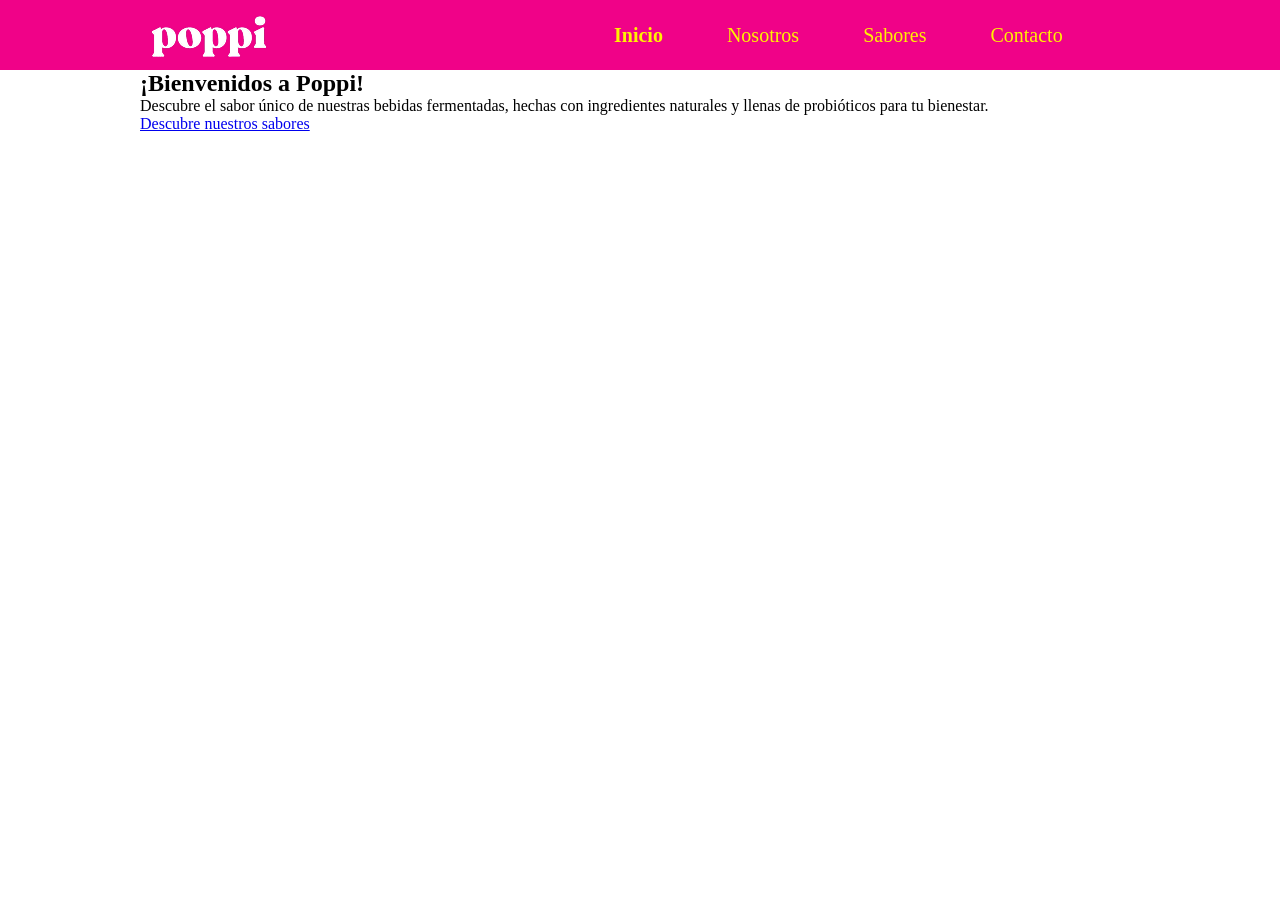
==== index.html @ e7579cd6 "Primer commit" ====
<!DOCTYPE html>
<html lang="en">
<head>
    <meta charset="UTF-8">
    <meta name="viewport" content="width=device-width, initial-scale=1.0">
    <title>Somos Poppi</title>
    <link rel="stylesheet" href="styles.css">
</head>
<body>
    <header class="navBar">
        <div class="ancho alineacionNav">
        <h1 id="logo">
            <a href="/">Poppi</a>
       </h1>
        <nav class="nav">
            <ul>
                 <li><a href="#" class="navActivo">Inicio</a></li>
                <li><a href="pages/nosotros.html">Nosotros</a></li>
                <li><a href="pages/sabores.html">Sabores</a></li>
                <li><a href="pages/contacto.html">Contacto</a></li>
            </ul>
        </nav>
        </div>
    </header>

    <main>
        <section class="hero">
            <div class="ancho heroContenido">
                <h2>¡Bienvenidos a Poppi!</h2>
                <p>Descubre el sabor único de nuestras bebidas fermentadas, hechas con ingredientes naturales y llenas de probióticos para tu bienestar.</p>
                <a href="pages/sabores.html" class="btn">Descubre nuestros sabores</a>
            </div>
        </section>

    
</body>
</html>
---- styles.css ----
* {
    margin: 0;
    padding: 0;
}

.ancho {
    width: 1000px;
    margin: 0 auto;
}

.navBar {
    background-color: #F00288;
    padding: 10px 0;
}

/* .alineacionNav {
    text-align: center;
} */

#logo {
    display: inline-block;
    vertical-align: middle;
    background-image: url('src/Img/Logo.png');
    width: 140px;
    height: 50px;
}

#logo a {
    display: block;
    height: 48px;
    font-size: 0;
}

.nav {
    display: inline-block;
    vertical-align: middle;
    margin-left: 300px;
}

.nav ul li{
    display: inline-block;
    padding: 0px 20px;
}

.nav ul li a{
    color: #FFF200;
    text-decoration: none;
    font-size: 20px;
    display: block;
    padding: 10px;
    transition: 0.4s;
}

.navActivo {
    font-weight: bold!important;
}

.nav ul li a:hover {
    font-weight: bold;
}
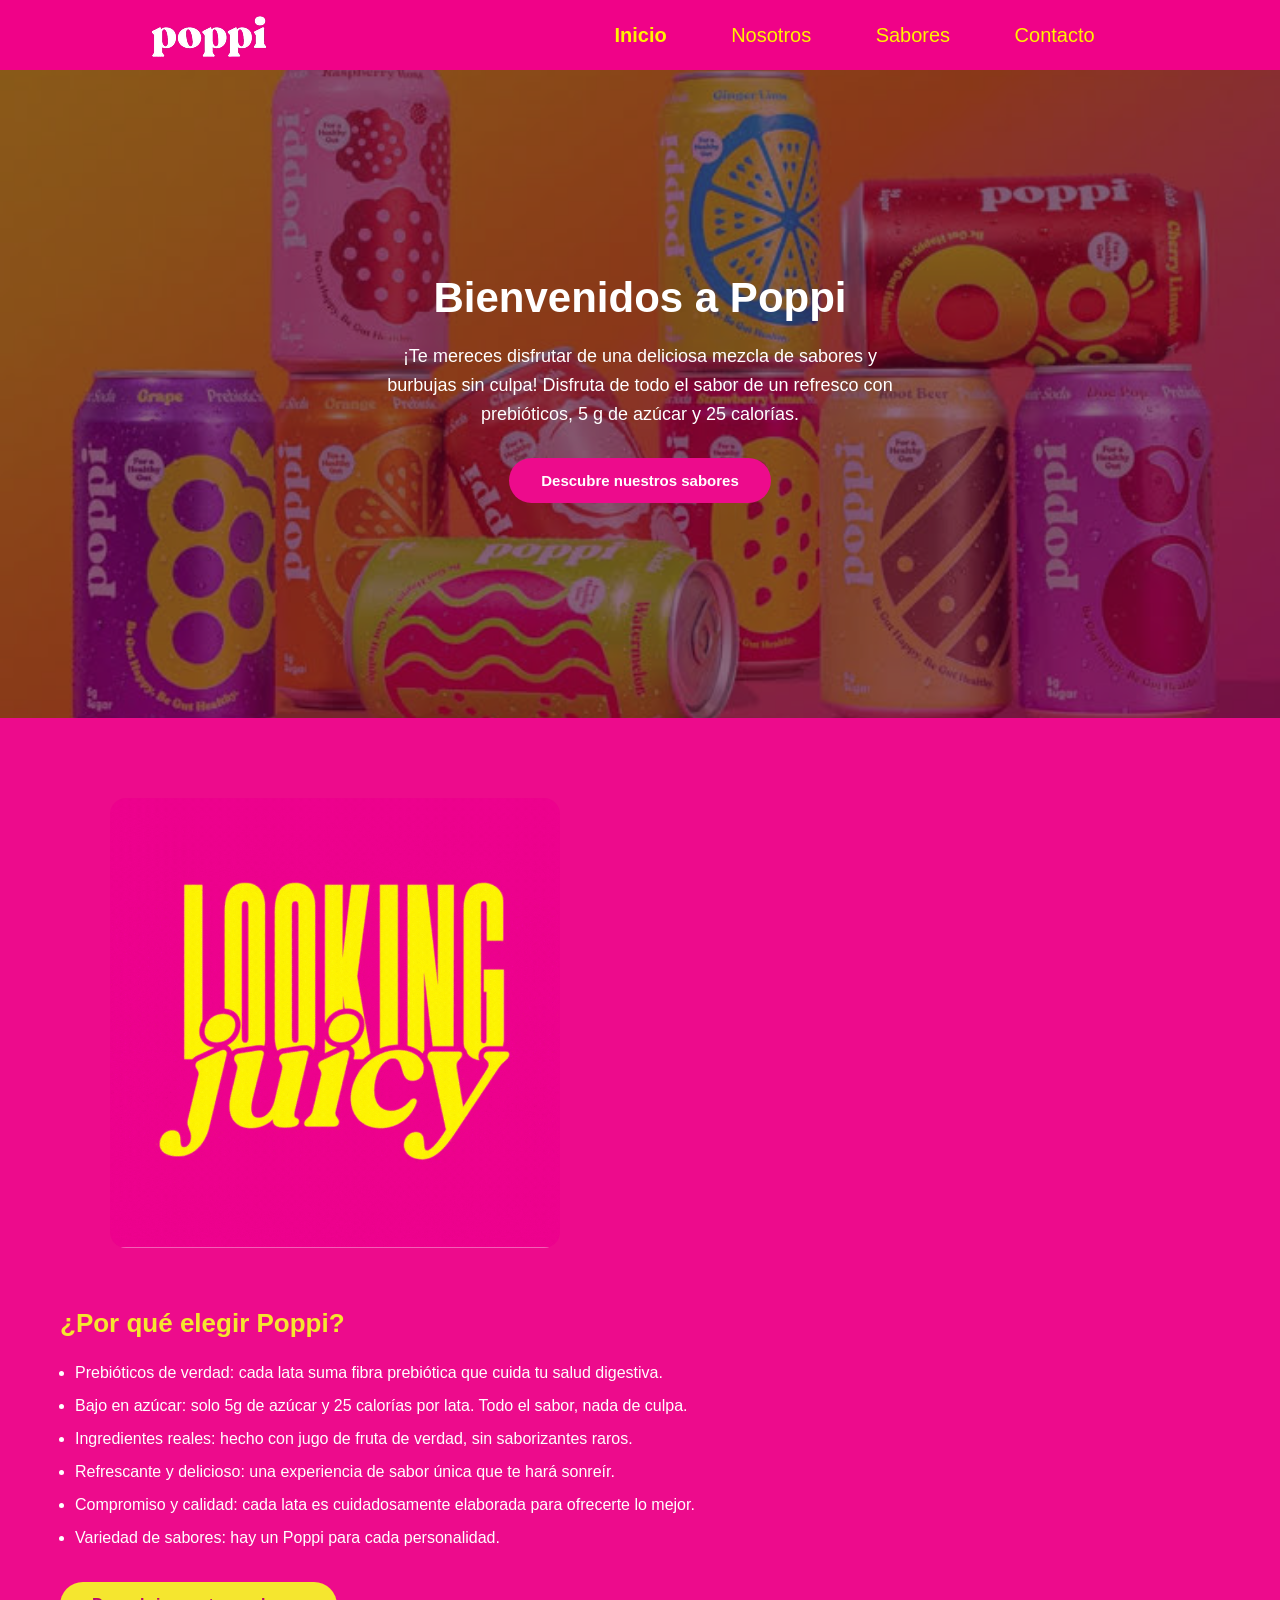
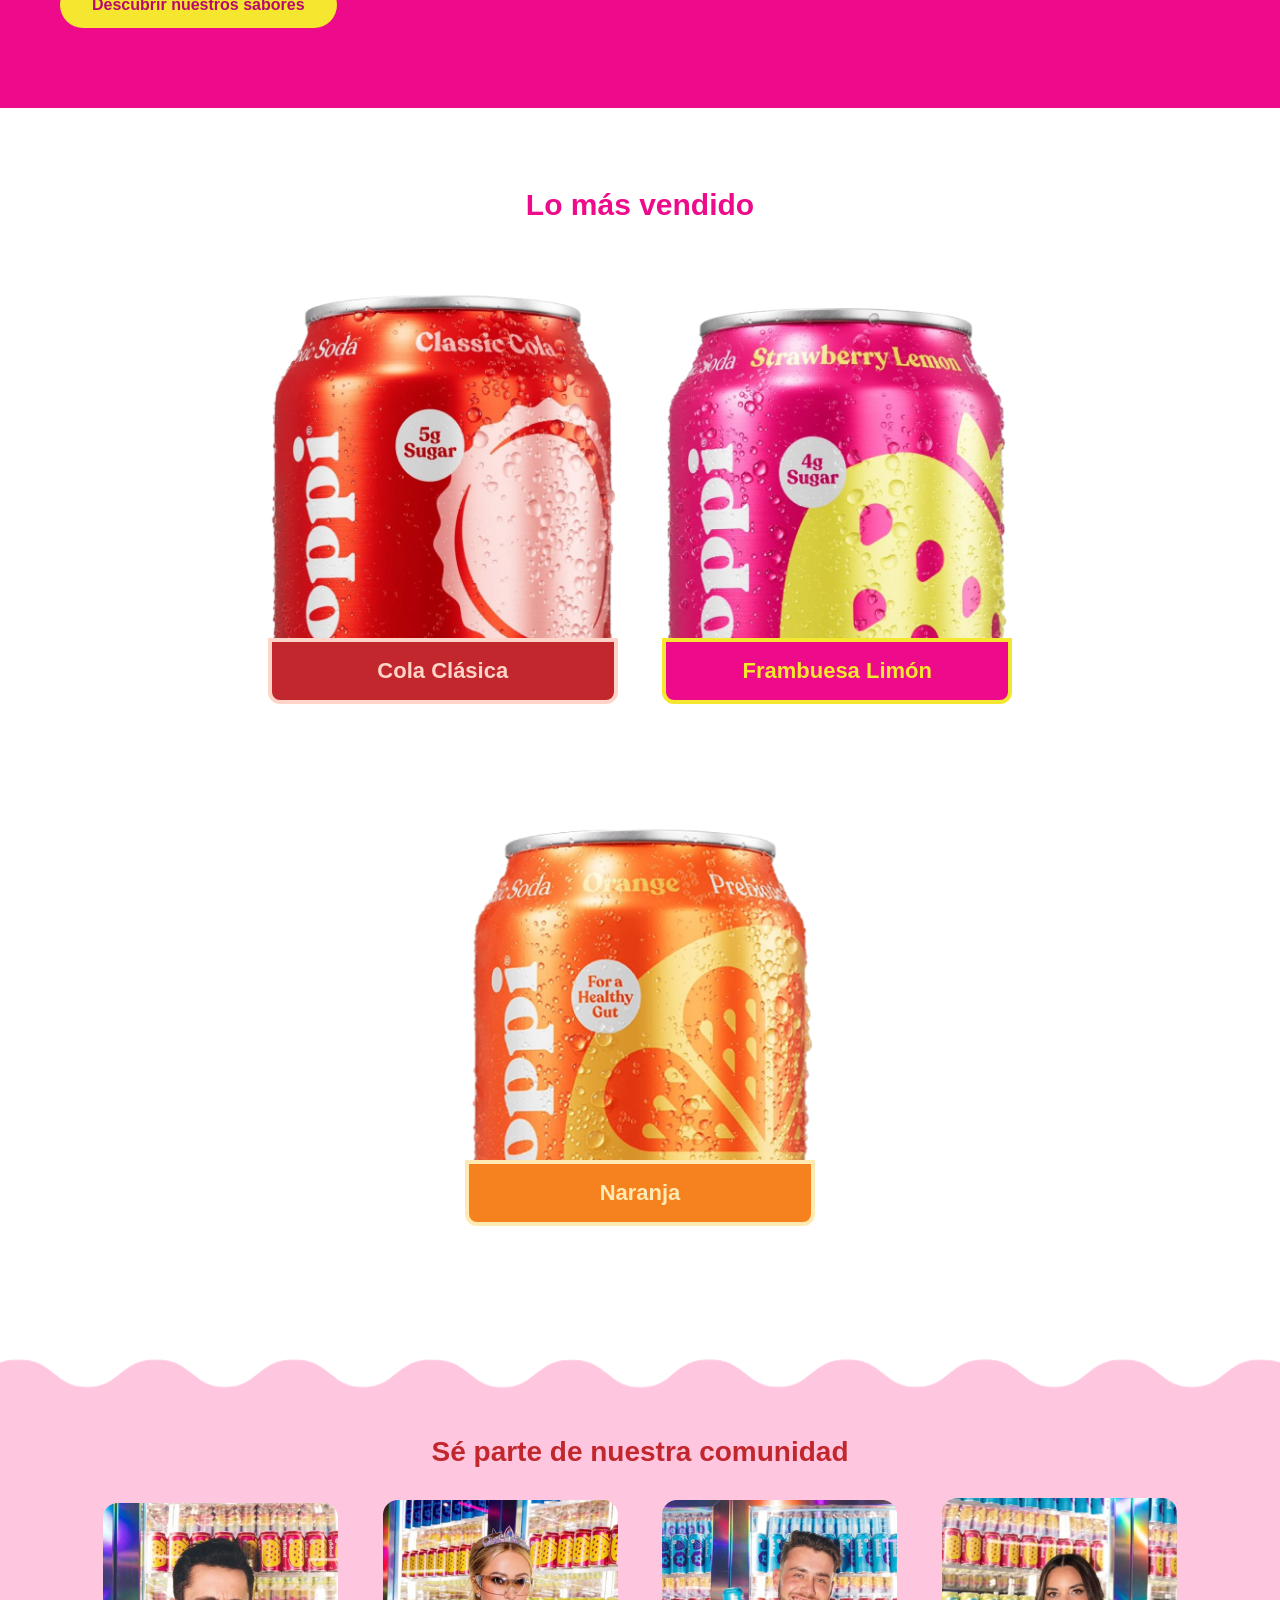
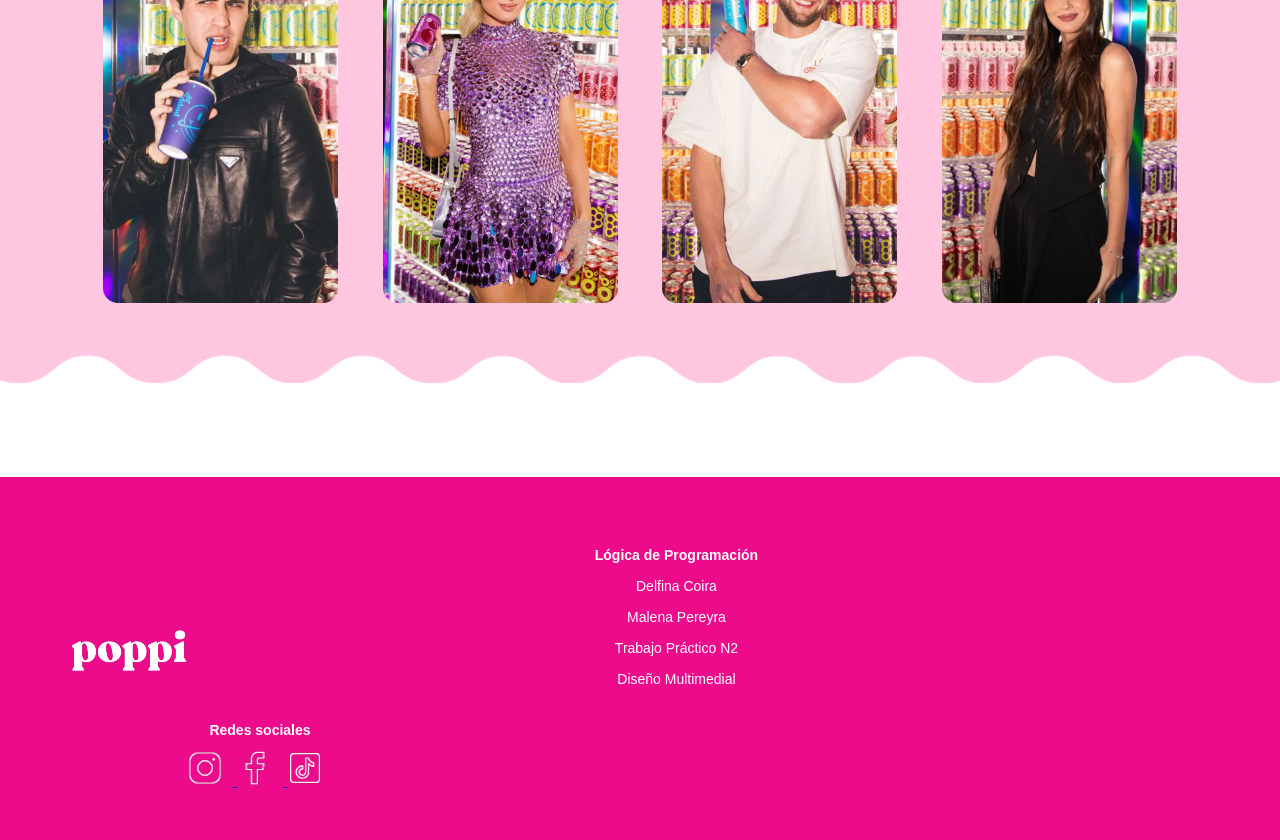
==== commit db9ef7ad: "Home Completa" ====
--- a/index.html
+++ b/index.html
@@ -7,6 +7,9 @@
     <link rel="stylesheet" href="styles.css">
 </head>
 <body>
+
+    <!-- BARRA DE NAVEGACION -->
+
     <header class="navBar">
         <div class="ancho alineacionNav">
         <h1 id="logo">
@@ -23,15 +26,95 @@
         </div>
     </header>
 
+    <!-- HERO SECCION -->
+
     <main>
-        <section class="hero">
-            <div class="ancho heroContenido">
-                <h2>¡Bienvenidos a Poppi!</h2>
-                <p>Descubre el sabor único de nuestras bebidas fermentadas, hechas con ingredientes naturales y llenas de probióticos para tu bienestar.</p>
-                <a href="pages/sabores.html" class="btn">Descubre nuestros sabores</a>
-            </div>
-        </section>
+       <section class="hero">
+       <div class="heroContenido">
+        <h2>Bienvenidos a Poppi</h2>
+        <p>¡Te mereces disfrutar de una deliciosa mezcla de sabores y burbujas sin culpa! Disfruta de todo el sabor de un refresco con prebióticos, 5 g de azúcar y 25 calorías.</p>
+        <a href="pages/sabores.html" class="btnPrimario">Descubre nuestros sabores</a>
+       </div>
+       </section>
 
-    
+       <!-- SEGUNDA SECCION - POR QUE ELEGIR POPPI -->
+
+  <section class="caracteristicas">
+     <div class="caracteristicasImg">
+       <img src="src/Gif/JuicyGif.gif" alt="Looking juicy" class="juicyGif">
+      </div>
+      <div class="caracteristicasContenido">
+      <h3>¿Por qué elegir Poppi?</h3>
+      <ul>
+      <li>Prebióticos de verdad: cada lata suma fibra prebiótica que cuida tu salud digestiva.</li>
+      <li>Bajo en azúcar: solo 5g de azúcar y 25 calorías por lata. Todo el sabor, nada de culpa.</li>
+      <li>Ingredientes reales: hecho con jugo de fruta de verdad, sin saborizantes raros.</li>
+      <li>Refrescante y delicioso: una experiencia de sabor única que te hará sonreír.</li>
+      <li>Compromiso y calidad: cada lata es cuidadosamente elaborada para ofrecerte lo mejor.</li>
+      <li>Variedad de sabores: hay un Poppi para cada personalidad.</li>
+     </ul>
+       <a href="pages/sabores.html" class="btnSecundario">Descubrir nuestros sabores</a>
+     </div>
+</section>
+
+<!-- TERCERA SECCION - LO MAS VENDIDO -->
+
+<section class="masVendido">
+  <h3>Lo más vendido</h3>
+
+  <div class="producto">
+    <img src="src/Img/classiccola.png" alt="Poppi Cola Clásica" class="latasImg">
+    <div class="productoNombre rojo">Cola Clásica</div>
+  </div>
+  <div class="producto">
+    <img src="src/Img/strawberrylemon.png" alt="Poppi Frambuesa Limón" class="latasImg">
+    <div class="productoNombre rosa">Frambuesa Limón</div>
+  </div>
+  <div class="producto">
+    <img src="src/Img/orange.png" alt="Poppi Naranja" class="latasImg">
+    <div class="productoNombre naranja">Naranja</div>
+  </div>
+</section>
+
+<!-- ULTIMA SECCION - COMUNIDAD -->
+
+<section class="comunidad">
+  <h3>Sé parte de nuestra comunidad</h3>
+  <div class="fotosContainer">
+    <img src="src/Img/famoso1.png" alt="Comunidad Poppi" class="fotoComunidad">
+    <img src="src/Img/famoso2.png" alt="Comunidad Poppi" class="fotoComunidad">
+    <img src="src/Img/famoso3.png" alt="Comunidad Poppi" class="fotoComunidad">
+    <img src="src/Img/famoso4.png" alt="Comunidad Poppi" class="fotoComunidad">
+  </div>
+</section>
+
+<!-- FOOTER -->
+
+<footer class="footer">
+  <div class="footerLogo">
+      <a href="#">
+    <img src="src/Img/Logo.png" alt="Poppi" class="footerLogoImg">
+  </a>
+  </div>
+  <div class="footerInfo">
+    <p class="footerTitulo">Lógica de Programación</p>
+    <p>Delfina Coira</p>
+    <p>Malena Pereyra</p>
+    <p>Trabajo Práctico N2</p>
+    <p>Diseño Multimedial</p>
+  </div><div class="footerRedes">
+    <p class="footerTitulo">Redes sociales</p>
+     <a href="https://www.instagram.com/drinkpoppi" target="_blank">
+    <img src="src/Img/Instagram.png" alt="Instagram" class="redIcon">
+     </a>
+       <a href="https://www.facebook.com/drinkpoppi" target="_blank">
+    <img src="src/Img/Facebook F.png" alt="Facebook" class="redIcon">
+       </a>
+        <a href="https://www.tiktok.com/@drinkpoppi" target="_blank">
+    <img src="src/Img/TikTok.png" alt="TikTok" class="redIcon">
+        </a>
+  </div>
+</footer>
+    </main>
 </body>
 </html>
--- a/styles.css
+++ b/styles.css
@@ -1,7 +1,10 @@
 * {
     margin: 0;
     padding: 0;
-}
+    font-family: 'Poppins', sans-serif;
+}
+
+/* BARRA DE NAVEGACION */
 
 .ancho {
     width: 1000px;
@@ -13,9 +16,6 @@
     padding: 10px 0;
 }
 
-/* .alineacionNav {
-    text-align: center;
-} */
 
 #logo {
     display: inline-block;
@@ -57,4 +57,247 @@
 
 .nav ul li a:hover {
     font-weight: bold;
+}
+
+/* PRIMERA SECCION */
+
+.hero {
+  background-image: url('src/Img/ImagenHero.jpeg');
+  background-size: cover;
+  background-position: center;
+  position: relative;
+  height: 100%;
+}
+
+.heroContenido {
+  background-color: rgba(60, 5, 40, 0.6);
+  height: 600px;
+  padding: 24px;
+  margin:auto;
+  text-align: center;
+  color: #fff;
+}
+
+.hero h2 {
+  font-size: 42px;
+  margin: 0 auto 20px;
+  padding-top: 180px;
+}
+
+.hero p {
+  width: 520px;
+  margin: 0 auto 30px;
+  font-size: 18px;
+  line-height: 1.6;
+}
+
+.btnPrimario {
+  display: inline-block;
+  background-color: #ED0B8C;
+  color: #fff;
+  font-weight: 700;
+  padding: 14px 32px;
+  border-radius: 30px;
+  text-decoration: none;
+  font-size: 15px;
+}
+
+.btnPrimario:hover {
+  background-color: #F5E62F;
+  color: #ED0B8C;
+  transition: 0.4s;
+}
+
+/* SEGUNDA SECCION */
+
+.caracteristicas {
+  background-color: #ED0B8C;
+  padding: 80px 60px;
+}
+
+.caracteristicasImg {
+  display: inline-block;
+  width: 38%;
+  vertical-align: top;
+  margin-left: 50px;
+  margin-right: 30px;
+}
+
+.juicyGif {
+  width: 450px;
+  height: 450px;
+  border-radius: 16px;
+  border: none;
+  display: block;
+    margin: 0 auto;
+}
+
+.caracteristicasContenido {
+  display: inline-block;
+  vertical-align: middle;
+  margin: auto;
+}
+
+.caracteristicasContenido h3 {
+  font-size: 26px;
+  color: #F5E62F;
+  margin-bottom: 25px;
+  margin-top: 60px;
+}
+
+.caracteristicasContenido ul {
+  padding: 0;
+  margin-bottom: 30px;
+}
+
+.caracteristicasContenido li {
+  color: #ffffff;
+  font-size: 16px;
+  margin: 15px;
+}
+
+.btnSecundario {
+  display: inline-block;
+  background-color: #F5E62F;
+  color: #B80A6E;
+  font-weight: 700;
+  padding: 14px 32px;
+  border-radius: 30px;
+  text-decoration: none;
+  margin-top: 5px;
+}
+
+.btnSecundario:hover {
+  background-color: #B80A6E;
+  color: #F5E62F;
+  transition: 0.4s;
+}
+
+/* TERCERA SECCION */
+
+.masVendido {
+  text-align: center;
+  padding: 80px 60px;
+}
+
+.masVendido h3 {
+  font-size: 30px;
+  color: #ED0B8C;
+  margin-bottom: 10px;
+}
+
+.producto {
+  display: inline-block;
+  width: 350px;
+  margin: 50px 20px;
+  vertical-align: top;
+}
+
+.latasImg {
+  width: 100%;
+  height: auto;
+  display: block;
+}
+
+.productoNombre {
+  padding: 16px;
+  color: #ffffff;
+  font-weight: 700;
+  font-size: 22px;
+  border-radius: 0 0 12px 12px;
+}
+
+.rojo {
+  background-color: #C1272D;
+  color: #FFD4C8;
+  border: solid 4px #FFD4C8;
+}
+
+.rosa {
+  background-color: #ED0B8C;
+  color:#F5E62F;
+  border: solid 4px #F5E62F;
+}
+
+
+.naranja {
+  background-color: #F5821F;
+  color: #FFEAB4;
+  border: solid 4px #FFEAB4;
+}
+
+/* ULTIMA SECCION  */
+
+.comunidad {
+  background-image: url('src/Img/Fondorosa.png');
+  background-size: 100% 100%;
+  background-repeat: no-repeat;
+  text-align: center;
+  padding: 80px 60px;
+}
+
+.comunidad h3 {
+  font-size: 28px;
+  color: #C1272D;
+  margin-bottom: 30px;
+}
+
+.fotoComunidad {
+  display: inline-block;
+  margin: 0 20px;
+}
+
+/* FOOTER */
+
+.footer {
+  background-color: #ED0B8C;
+  padding: 50px 60px;
+  margin-top: 90px;
+}
+
+.footerLogo {
+  display: inline-block;
+  width: 380px;
+}
+
+.footerInfo {
+  display: inline-block;
+  width: 40%;
+  text-align: center;
+}
+
+.footerRedes {
+  display: inline-block;
+  width: 400px;
+  text-align: center;
+}
+
+.footerTitulo {
+  font-weight: 700;
+  color: #ffffff;
+  margin-bottom: 40px;
+  margin-top: 20px;
+}
+
+.footerInfo p {
+  color: #ffffff;
+  font-size: 14px;
+  margin-bottom: 15px;
+}
+
+.footerRedes p {
+  color: #ffffff;
+  font-size: 14px;
+  margin-bottom: 12px;
+}
+
+.redIcon {
+  width: 36px;
+  height: 36px;
+  margin-right: 10px;
+}
+
+.logoFooter {
+  width: 150px;
+  height: auto;
 }
